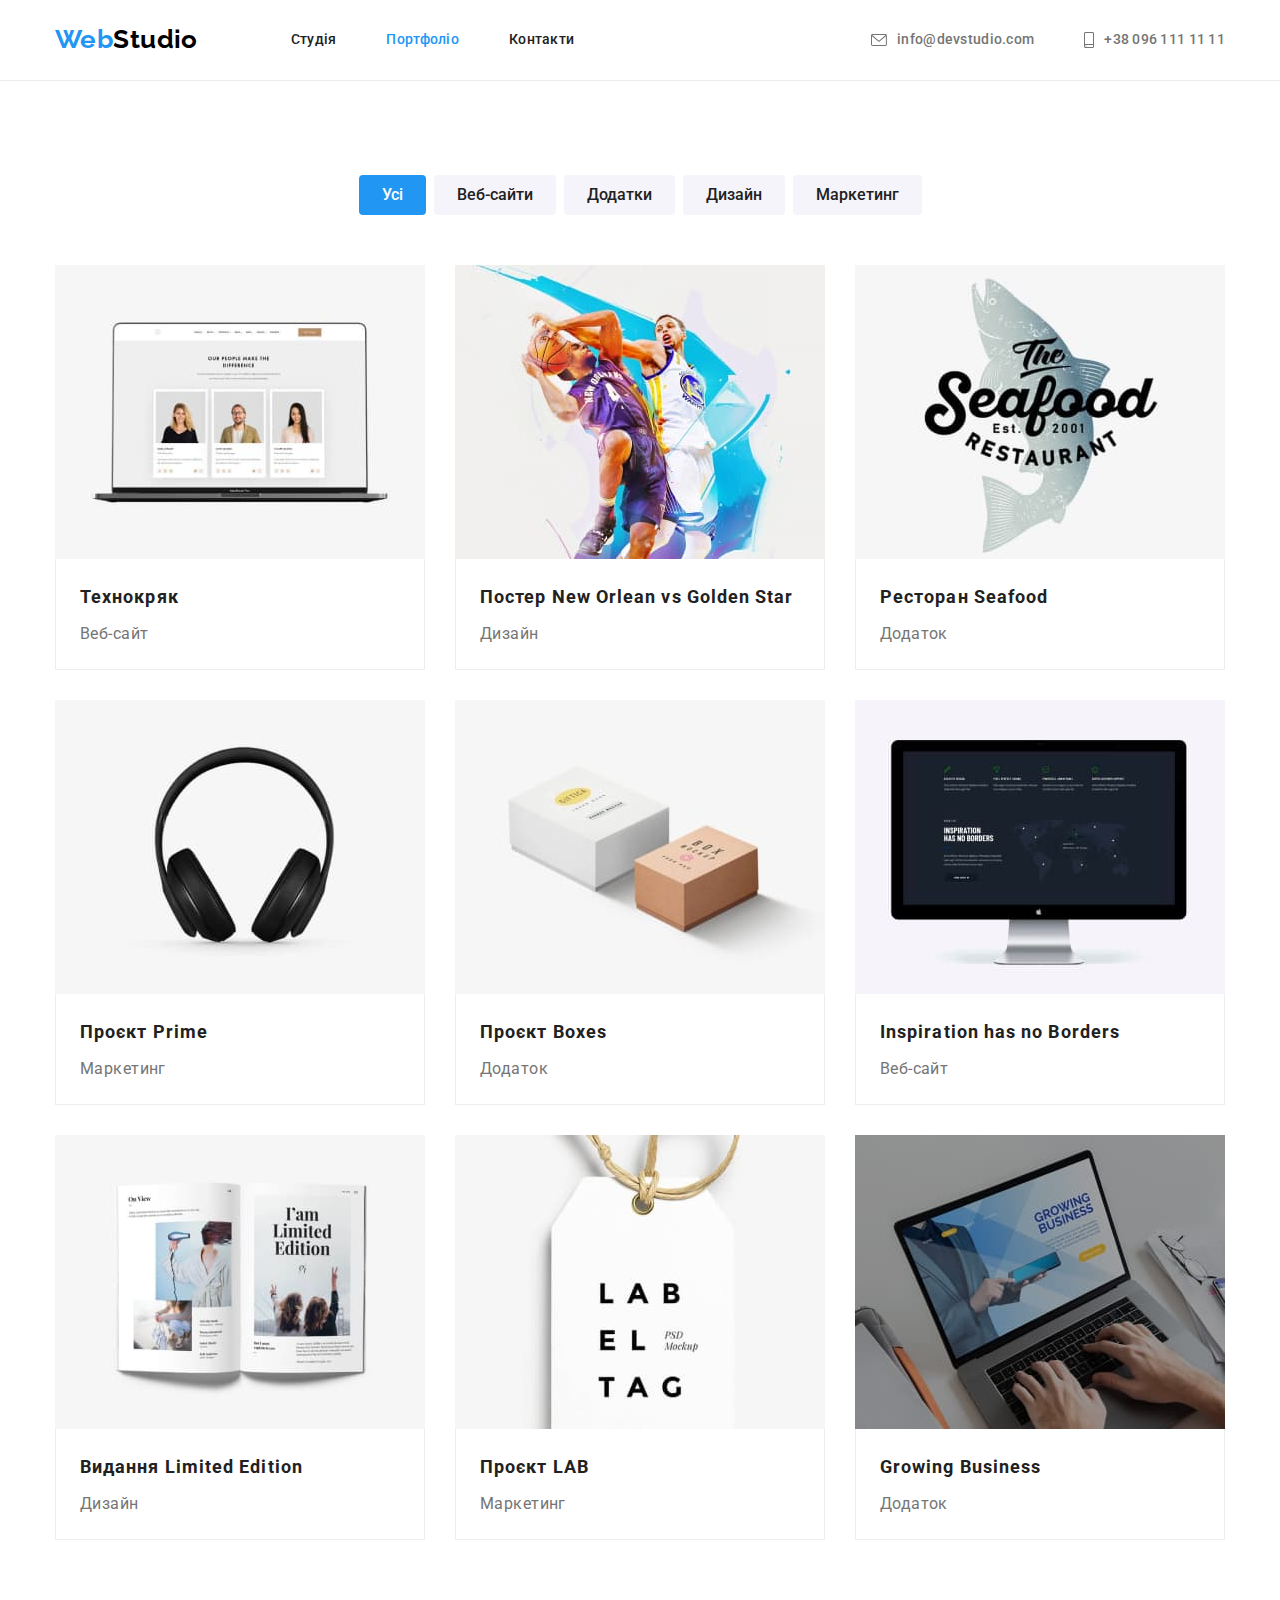
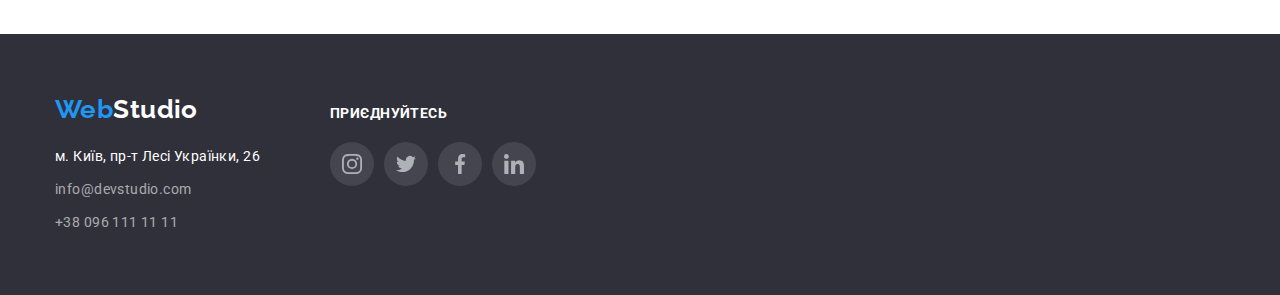
==== portfolio.html @ 1051dbdd "add files" ====
<!DOCTYPE html>
<html lang="uk">
  <head>
    <meta charset="UTF-8" />
    <meta http-equiv="X-UA-Compatible" content="IE=edge" />
    <meta name="viewport" content="width=device-width, initial-scale=1.0" />
    <title>Portfolio</title>
    <link
      href="https://fonts.googleapis.com/css2?family=Raleway:wght@700&family=Roboto:wght@400;500;700;900&display=swap"
      rel="stylesheet"
    />
    <link
      rel="stylesheet"
      href="https://cdnjs.cloudflare.com/ajax/libs/modern-normalize/1.1.0/modern-normalize.css"
      integrity="sha512-Y0MM+V6ymRKN2zStTqzQ227DWhhp4Mzdo6gnlRnuaNCbc+YN/ZH0sBCLTM4M0oSy9c9VKiCvd4Jk44aCLrNS5Q=="
      crossorigin="anonymous"
      referrerpolicy="no-referrer"
    />
    <link rel="stylesheet" href="./css/styles.css" />
  </head>
  <body>
    <!-- Шапка сайту -->

    <header class="top">
      <div class="container">
        <nav class="nav">
          <a class="logo link" href="./index.html"
            >Web<span class="top-logo-studio">Studio</span></a
          >
          <ul class="nav-list list">
            <li class="nav-list-item">
              <a class="nav-link link" href="./index.html">Студія</a>
            </li>
            <li class="nav-list-item">
              <a class="nav-link link current" href="./portfolio.html">Портфоліо</a>
            </li>
            <li class="nav-list-item"><a class="nav-link link" href="">Контакти</a></li>
          </ul>
        </nav>
        <ul class="contact-list list">
          <li class="contact-list-item">
            <a class="contact-link link" href="mailto:info@devstudi.com">
              <svg class="icon-envelope" width="16px" height="12px">
                <use href="./images/icons.svg#icon-envelope"></use></svg
              >info@devstudio.com</a
            >
          </li>
          <li class="contact-list-item">
            <a class="contact-link link" href="tel:80961111111"
              ><svg class="icon-smartphone" width="10px" height="16px">
                <use href="./images/icons.svg#icon-smartphone"></use></svg
              >+38 096 111 11 11</a
            >
          </li>
        </ul>
      </div>
    </header>

    <!-- Зразки робіт -->

    <main>
      <section class="portfolio section">
        <h1 class="visually-hidden">Портфоліо</h1>

        <!-- Фільтри -->

        <div class="container filters examples">
          <ul class="filters-list list">
            <li class="filters-item">
              <button class="btn-filter current" type="button">Усі</button>
            </li>
            <li class="filters-item">
              <button class="btn-filter" type="button">Веб-сайти</button>
            </li>
            <li class="filters-item">
              <button class="btn-filter" type="button">Додатки</button>
            </li>
            <li class="filters-item">
              <button class="btn-filter" type="button">Дизайн</button>
            </li>
            <li class="filters-item">
              <button class="btn-filter" type="button">Маркетинг</button>
            </li>
          </ul>

          <!-- Зразки робіт -->

          <ul class="list examples-list">
            <li class="examples-list-item">
              <a class="example-link link" href="">
                <img
                  src="./images/portfolio/project1.jpg"
                  alt="Ноутбук з відкритим сайтом"
                  width="370"
                  height="294"
                />
                <div class="card-description">
                  <h3 class="portfolio-title">Технокряк</h3>
                  <p class="portfolio-text">Веб-сайт</p>
                </div>
              </a>
            </li>
            <li class="examples-list-item">
              <a class="example-link link" href=""
                ><img
                  src="./images/portfolio/project2.jpg"
                  alt="Баскетболісти з м'ячем"
                  width="370"
                  height="294"
                />
                <div class="card-description">
                  <h3 class="portfolio-title">Постер New Orlean vs Golden Star</h3>
                  <p class="portfolio-text">Дизайн</p>
                </div></a
              >
            </li>
            <li class="examples-list-item">
              <a class="example-link link" href=""
                ><img
                  src="./images/portfolio/project3.jpg"
                  alt="Логотип ресторану"
                  width="370"
                  height="294"
                />
                <div class="card-description">
                  <h3 class="portfolio-title">Ресторан Seafood</h3>
                  <p class="portfolio-text">Додаток</p>
                </div></a
              >
            </li>
            <li class="examples-list-item">
              <a class="example-link link" href=""
                ><img
                  src="./images/portfolio/project4.jpg"
                  alt="Навушники"
                  width="370"
                  height="294"
                />
                <div class="card-description">
                  <h3 class="portfolio-title">Проєкт Prime</h3>
                  <p class="portfolio-text">Маркетинг</p>
                </div></a
              >
            </li>
            <li class="examples-list-item">
              <a class="example-link link" href=""
                ><img
                  src="./images/portfolio/project5.jpg"
                  alt="Картонні коробки"
                  width="370"
                  height="294"
                />
                <div class="card-description">
                  <h3 class="portfolio-title">Проєкт Boxes</h3>
                  <p class="portfolio-text">Додаток</p>
                </div></a
              >
            </li>
            <li class="examples-list-item">
              <a class="example-link link" href=""
                ><img
                  src="./images/portfolio/project6.jpg"
                  alt="Монітор із відкритим сайтом"
                  width="370"
                  height="294"
                />
                <div class="card-description">
                  <h3 class="portfolio-title">Inspiration has no Borders</h3>
                  <p class="portfolio-text">Веб-сайт</p>
                </div></a
              >
            </li>
            <li class="examples-list-item">
              <a class="example-link link" href=""
                ><img
                  src="./images/portfolio/project7.jpg"
                  alt="Відкрита книга"
                  width="370"
                  height="294"
                />
                <div class="card-description">
                  <h3 class="portfolio-title">Видання Limited Edition</h3>
                  <p class="portfolio-text">Дизайн</p>
                </div></a
              >
            </li>
            <li class="examples-list-item">
              <a class="example-link link" href=""
                ><img
                  src="./images/portfolio/project8.jpg"
                  alt="Маркувальна бірка"
                  width="370"
                  height="294"
                />
                <div class="card-description">
                  <h3 class="portfolio-title">Проєкт LAB</h3>
                  <p class="portfolio-text">Маркетинг</p>
                </div></a
              >
            </li>
            <li class="examples-list-item">
              <a class="example-link link" href=""
                ><img
                  src="./images/portfolio/project9.jpg"
                  alt="Робота з ноутбуком"
                  width="370"
                  height="294"
                />
                <div class="card-description">
                  <h3 class="portfolio-title">Growing Business</h3>
                  <p class="portfolio-text">Додаток</p>
                </div></a
              >
            </li>
          </ul>
        </div>
      </section>
    </main>

    <!-- Футер -->
    <footer class="footer">
      <div class="container">
        <div class="addres-container">
          <a class="logo link" href="./index.html"
            >Web<span class="footer-logo-studio">Studio</span></a
          >
          <address>
            <ul class="address-contact list">
              <li class="address-list-item">
                <a
                  class="address-link link"
                  href="https://goo.gl/maps/CPtrU1FHBa2aNyZL9"
                  target="_blank"
                  rel="noopener noreferrer nofollow"
                  >м. Київ, пр-т Лесі Українки, 26</a
                >
              </li>
              <li class="address-list-item">
                <a class="contact-link link" href="mailto::info@devstudio.com"
                  >info@devstudio.com</a
                >
              </li>
              <li class="address-list-item">
                <a class="contact-link link" href="tel:380961111111">+38 096 111 11 11</a>
              </li>
            </ul>
          </address>
        </div>
        <div class="join">
          <h2 class="join-title">Приєднуйтесь</h2>
          <ul class="social-links-list list">
            <li class="social-list-item">
              <a href="#" class="social-link link">
                <svg class="social-icon" width="20px" height="20px">
                  <use href="./images/icons.svg#icon-instagram"></use>
                </svg>
              </a>
            </li>
            <li class="social-list-item">
              <a href="" class="social-link link">
                <svg class="social-icon" width="20px" height="20px">
                  <use href="./images/icons.svg#icon-twitter"></use>
                </svg>
              </a>
            </li>
            <li class="social-list-item">
              <a href="" class="social-link link">
                <svg class="social-icon" width="20px" height="20px">
                  <use href="./images/icons.svg#icon-facebook"></use>
                </svg>
              </a>
            </li>
            <li class="social-list-item">
              <a href="" class="social-link link">
                <svg class="social-icon" width="20px" height="20px">
                  <use href="./images/icons.svg#icon-linkedin"></use>
                </svg>
              </a>
            </li>
          </ul>
        </div>
      </div>
    </footer>
  </body>
</html>
---- css/styles.css ----
:root {
  --accent-color: #2196f3;
  --header-logo-studio-color: #000000;
  --footer-logo-studio-color: #ffffff;

  --primary-text-color: #757575;
  --secondary-text-color: #ffffff;

  --nav-link-text-color: #212121;

  --primary-title-color: #212121;
  --secondary-title-color: #ffffff;

  --icons-color: #afb1b8;

  --bg-site-color: #f5f5f5;
  --bg-footer-color: #2f303a;
  --bg-hero-color: #c4c4c4;
  --bg-features-icon-color: #f5f4fa;
  --bg-team-section-color: #f5f4fa;
  --bg-team-card-color: #ffffff;

  --footer-contacts-color: rgba(255, 255, 255, 0.6);

  --team-font-size: 16px;
  --portfolio-text-font-size: 16px;
  --portfolio-title-font-size: 18px;
  --section-title-font-size: 36px;

  --portfolio-btn-bgcolor: #f5f4fa;
}

body {
  color: var(--primary-text-color);

  font-family: 'Roboto', sans-serif;
  font-size: 14px;
  letter-spacing: 0.03em;
}

img {
  display: block;
  max-width: 100%;
  height: auto;
}

h1,
h2,
h3,
p {
  margin-top: 0;
  margin-bottom: 0;
}

.section {
  padding-top: 94px;
  padding-bottom: 94px;
}

.container {
  margin: 0 auto;
  width: 1200px;
  padding: 0 15px;
}

.list {
  margin-top: 0;
  margin-bottom: 0;
  padding-left: 0;

  list-style: none;
}

.link {
  text-decoration: none;
  color: var(--primary-text-color);
}

.visually-hidden {
  position: absolute;
  white-space: nowrap;
  width: 1px;
  height: 1px;
  overflow: hidden;
  border: 0;
  padding: 0;
  clip: rect(0 0 0 0);
  clip-path: inset(50%);
  margin: -1px;
}

/* ===== HEADER ===== */

.top {
  border-bottom: 1px solid #ececec;
}

.top .container {
  display: flex;
  align-items: center;
}

.nav {
  display: flex;
  align-items: center;
}

.top .logo {
  padding-top: 24px;
  padding-bottom: 25px;
  margin-right: 93px;
}

.logo {
  display: inline-block;

  font-family: Raleway;
  font-weight: 700;
  font-size: 26px;
  line-height: 1.19;

  color: var(--accent-color);
}

.top-logo-studio {
  color: var(--header-logo-studio-color);
}

.nav-list {
  display: flex;
  column-gap: 50px;
}

.nav-link {
  padding-top: 32px;
  padding-bottom: 32px;

  color: var(--nav-link-text-color);
}
.nav-link.current {
  color: var(--accent-color);
}

.contact-list {
  display: flex;
  margin-left: auto;
  column-gap: 50px;
}

.top .contact-link {
  align-items: center;
  padding-top: 32px;
  padding-bottom: 32px;

  color: var(--primary-text-color);
}

.nav-link,
.top .contact-link {
  display: flex;
  align-items: center;
  justify-content: center;
  font-weight: 500;
  line-height: 1.14;
  letter-spacing: 0.02em;
}

.icon-envelope,
.icon-smartphone {
  fill: currentColor;
  margin-right: 10px;
}

.icon-envelope:hover,
.icon-smartphone:hover {
  fill: currentColor;
}

/* ===== HERO ===== */

.hero {
  text-align: center;
  max-width: 1600px;
  margin-right: auto;
  margin-left: auto;
  padding-top: 200px;
  padding-bottom: 200px;

  background-image: linear-gradient(rgba(47, 48, 58, 0.4), rgba(47, 48, 58, 0.4)),
    url('../images/header-bg.jpg');
  background-repeat: no-repeat;
  background-position: center;
  background-size: cover;

  background-color: var(--bg-hero-color);
}

.hero-title {
  width: 696px;
  margin-right: auto;
  margin-left: auto;
  margin-bottom: 30px;

  font-weight: 900;
  font-size: 44px;
  line-height: 1.36;
  letter-spacing: 0.06em;
  text-transform: uppercase;

  color: var(--secondary-title-color);
}

.hero-button {
  width: 216px;
  height: 50px;
  box-shadow: 0px 4px 4px rgba(0, 0, 0, 0.15);
  border-radius: 4px;
  border-color: transparent;

  font-family: inherit;
  font-weight: 700;
  font-size: 16px;
  line-height: 1.88;
  letter-spacing: 0.06em;

  color: var(--secondary-title-color);
  background: var(--accent-color);
  cursor: pointer;
}

.hero-button:active {
  background: #188ce8;
}

/* ===== FEATURES ===== */

.features-list {
  display: flex;
}

.features-list-item {
  width: 270px;
  margin-right: 30px;
}

.features-list-item:last-child {
  margin-right: 0;
}

.features-title {
  margin-bottom: 10px;

  font-size: var(--features-font-size);
  line-height: 1.14;
  text-transform: uppercase;

  color: var(--primary-title-color);
}

.features-text {
  font-size: var(--features-font-size);
  line-height: 1.71;
}

.icon-thumb {
  display: flex;
  justify-content: center;
  align-items: center;
  height: 120px;
  border-radius: 4px;
  margin-bottom: 30px;
  background-color: var(--bg-features-icon-color);
}

/* ===== WORK ===== */

.work {
  padding-top: 0;
}

.section-title {
  color: var(--primary-title-color);

  font-size: var(--section-title-font-size);
  line-height: 1.17;
  text-align: center;
}

.work .section-title {
  margin-bottom: 50px;
}

.work-list {
  display: flex;
  flex-basis: calc((100% - 60px) / 3);
  column-gap: 30px;
}

/* ===== TEAM ===== */

.team {
  max-width: 1600px;
  margin-left: auto;
  margin-right: auto;
  text-align: center;
  background-color: var(--bg-team-section-color);
}

.team .section-title {
  margin-bottom: 50px;
}
.team-list {
  display: flex;
  flex-basis: calc((100% - 90px) / 4);
  column-gap: 30px;
}

.team-list-item {
  background-color: var(--bg-team-card-color);

  box-shadow: 0px 1px 3px rgba(0, 0, 0, 0.12), 0px 1px 1px rgba(0, 0, 0, 0.14),
    0px 2px 1px rgba(0, 0, 0, 0.2);
  border-radius: 0px 0px 4px 4px;
}

.team .card-description {
  padding-top: 30px;
  padding-bottom: 30px;
}

.team-title {
  margin-bottom: 10px;
  font-weight: 500;

  color: var(--primary-title-color);
}

.team-title,
.team-text {
  font-size: var(--team-font-size);
  line-height: 1.19;
}

.team-text {
  margin-bottom: 16px;
}

.social-links-list {
  display: flex;
  justify-content: center;
  column-gap: 10px;
}

.social-link {
  display: flex;
  align-items: center;
  justify-content: center;
  width: 44px;
  height: 44px;
  border-radius: 50%;
  background-color: #ffffff;
}

.social-link:hover,
.social-link:focus {
  background-color: var(--accent-color);
}

.social-icon {
  fill: var(--icons-color);
}
.social-link:hover .social-icon,
.social-link:focus .social-icon {
  fill: #ffffff;
}

/* ===== CLIENTS ===== */

.clients-title {
  font-size: 36px;
  line-height: 1.17;
  text-align: center;
  margin-bottom: 50px;

  color: var(--primary-title-color);
}

.clients-list {
  display: flex;
  column-gap: 30px;
}

.client-link {
  display: flex;
  justify-content: center;
  align-items: center;
  width: 170px;
  height: 92px;
  border: 1px solid #afb1b8;
  border-radius: 4px;
}

.client-link:hover,
.client-link:focus {
  border: 1px solid var(--accent-color);
}

.client-icon {
  fill: var(--icons-color);
}

.client-link:hover .client-icon,
.client-link:focus .client-icon {
  fill: var(--accent-color);
}

/* ===== FOOTER ===== */

.footer {
  background-color: var(--bg-footer-color);
  padding-top: 60px;
  padding-bottom: 60px;
}

.footer .container {
  display: flex;
  align-items: baseline;
  column-gap: 70px;
}

.footer .logo {
  margin-bottom: 20px;
}
.footer-logo-studio {
  color: var(--footer-logo-studio-color);
}

.address-list-item:not(:last-child) {
  margin-bottom: 9px;
}

.address-link {
  line-height: 1.71;
  font-style: normal;

  color: var(--secondary-text-color);
}

.footer .contact-link {
  line-height: 1.71;
  font-style: normal;

  color: var(--footer-contacts-color);
}

.join-title {
  font-size: 14px;
  margin-bottom: 20px;
  line-height: 1.14;
  text-transform: uppercase;

  color: #ffffff;
}

.join .social-link {
  background-color: rgba(255, 255, 255, 0.1);
}

.join .social-link:hover,
.join .social-link:focus {
  background-color: var(--accent-color);
}
/* ===== hover & focus ===== */

.logo:focus,
.nav-link:hover,
.nav-link:focus,
.contact-link:hover,
.contact-link:focus,
.button:focus {
  color: var(--accent-color);
}

/* ===== PORTFOLIO ===== */

.filters-list {
  display: flex;
  justify-content: center;
  margin-bottom: 50px;
}

.filters-item:not(:last-child) {
  margin-right: 8px;
}

.btn-filter {
  border: 1px solid transparent;
  border-radius: 4px;
  padding: 6px 22px;

  background-color: var(--portfolio-btn-bgcolor);
  color: var(--primary-title-color);

  font-weight: 500;
  font-size: 16px;
  line-height: 1.62;

  cursor: pointer;
}

.btn-filter:hover,
.btn-filter:focus {
  background-color: var(--accent-color);
  color: var(--secondary-text-color);
  box-shadow: 0px 3px 1px rgba(0, 0, 0, 0.1), 0px 1px 2px rgba(0, 0, 0, 0.08),
    0px 2px 2px rgba(0, 0, 0, 0.12);
}

.btn-filter.current {
  color: var(--secondary-text-color);
  background-color: var(--accent-color);
}

/* ===== EXAMPLES ===== */

.examples-list {
  display: flex;
  flex-wrap: wrap;
  gap: 30px;
}

.examples-list-item {
  flex-basis: calc((100% - 60px) / 3);
  background-color: #ffffff;
}

.example-link {
  display: block;
}

.example-link:hover,
.example-link:focus {
  box-shadow: 0px 1px 1px rgba(0, 0, 0, 0.12), 0px 4px 4px rgba(0, 0, 0, 0.06),
    1px 4px 6px rgba(0, 0, 0, 0.16);
}

.examples .card-description {
  padding: 20px 24px;

  border-bottom: 1px solid #eeeeee;
  border-left: 1px solid #eeeeee;
  border-right: 1px solid #eeeeee;
}

.portfolio-title {
  margin-bottom: 4px;

  font-size: var(--portfolio-title-font-size);
  line-height: 2;
  letter-spacing: 0.06em;

  color: var(--primary-title-color);
}

.portfolio-text {
  font-size: var(--portfolio-text-font-size);
  line-height: 1.88;
}
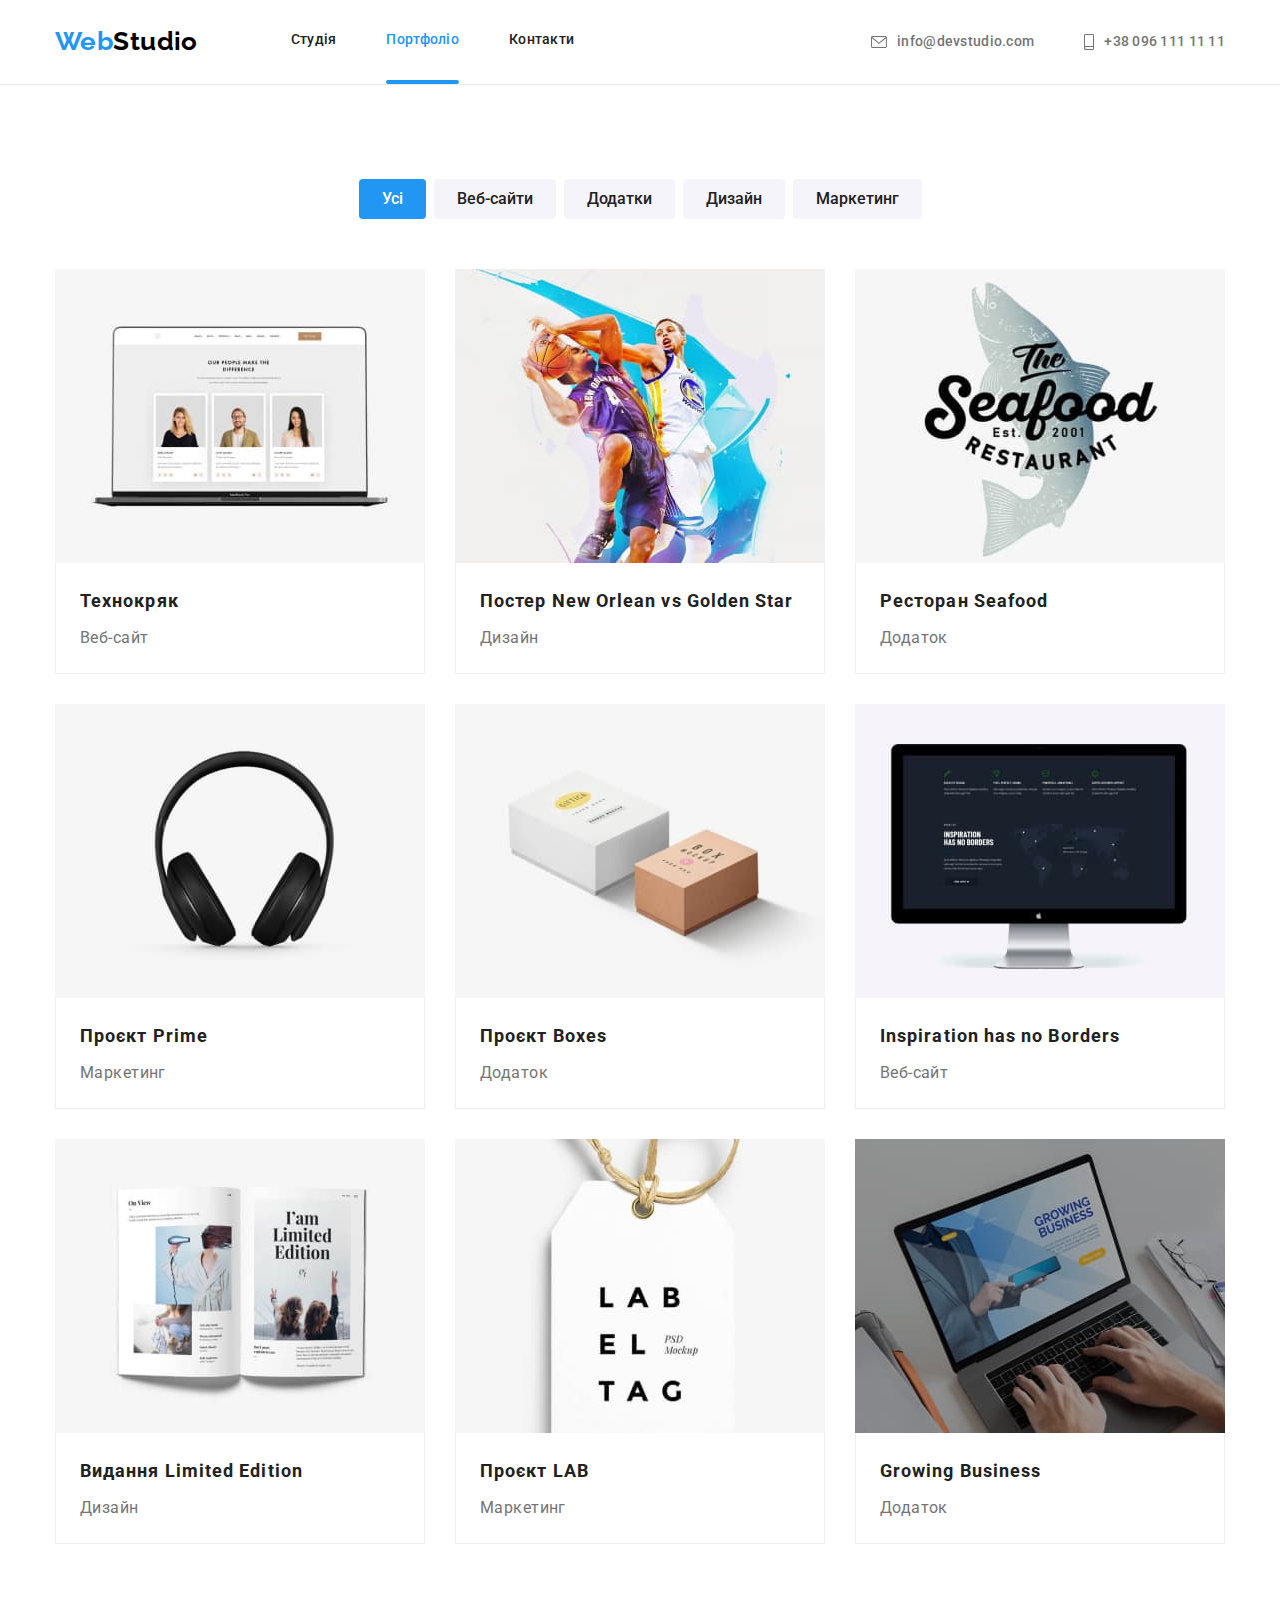
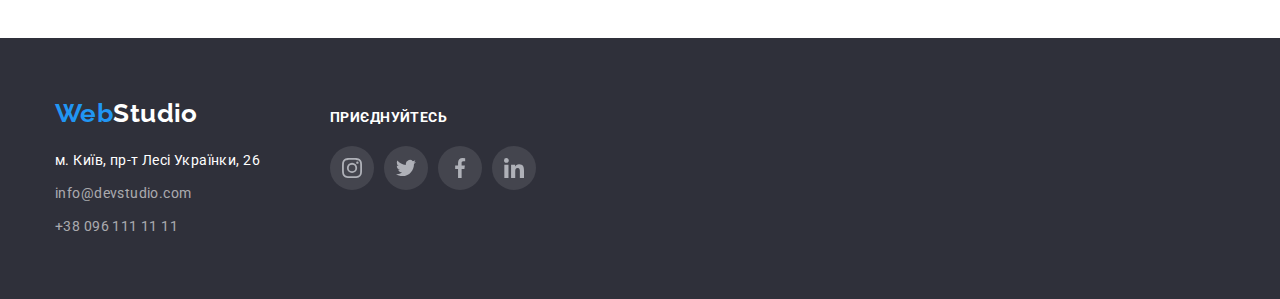
==== commit e3507331: "add overlay" ====
--- a/portfolio.html
+++ b/portfolio.html
@@ -88,12 +88,22 @@
           <ul class="list examples-list">
             <li class="examples-list-item">
               <a class="example-link link" href="">
-                <img
-                  src="./images/portfolio/project1.jpg"
-                  alt="Ноутбук з відкритим сайтом"
-                  width="370"
-                  height="294"
-                />
+                <div class="example-picture">
+                  <img
+                    src="./images/portfolio/project1.jpg"
+                    alt="Ноутбук з відкритим сайтом"
+                    width="370"
+                    height="294"
+                  />
+                  <div class="overlay">
+                    <p class="example-description">
+                      Ресурс пропонує комплексні пропозиції з різним рівнем функціоналу та сервісів.
+                      Все це дозволить відвідувачу отримати вичерпні відомості про компанію чи
+                      приватну особу.
+                    </p>
+                  </div>
+                </div>
+
                 <div class="card-description">
                   <h3 class="portfolio-title">Технокряк</h3>
                   <p class="portfolio-text">Веб-сайт</p>
--- a/css/styles.css
+++ b/css/styles.css
@@ -48,8 +48,7 @@
 h2,
 h3,
 p {
-  margin-top: 0;
-  margin-bottom: 0;
+  margin: 0;
 }
 
 .section {
@@ -132,13 +131,27 @@
 }
 
 .nav-link {
+  transition: color 250ms cubic-bezier(0.4, 0, 0.2, 1);
+
   padding-top: 32px;
   padding-bottom: 32px;
 
   color: var(--nav-link-text-color);
 }
 .nav-link.current {
+  flex-direction: column;
+  padding-bottom: 0;
   color: var(--accent-color);
+}
+
+.nav-link.current::after {
+  content: '';
+  display: block;
+  height: 4px;
+  width: 100%;
+  border-radius: 2px;
+  margin-top: 32px;
+  background-color: var(--accent-color);
 }
 
 .contact-list {
@@ -148,6 +161,8 @@
 }
 
 .top .contact-link {
+  transition: color 250ms cubic-bezier(0.4, 0, 0.2, 1);
+
   align-items: center;
   padding-top: 32px;
   padding-bottom: 32px;
@@ -169,11 +184,6 @@
 .icon-smartphone {
   fill: currentColor;
   margin-right: 10px;
-}
-
-.icon-envelope:hover,
-.icon-smartphone:hover {
-  fill: currentColor;
 }
 
 /* ===== HERO ===== */
@@ -236,15 +246,8 @@
 
 .features-list {
   display: flex;
-}
-
-.features-list-item {
-  width: 270px;
-  margin-right: 30px;
-}
-
-.features-list-item:last-child {
-  margin-right: 0;
+  flex-basis: calc((100% - 90px) / 4);
+  column-gap: 30px;
 }
 
 .features-title {
@@ -296,6 +299,28 @@
   column-gap: 30px;
 }
 
+.picture-thumb {
+  position: relative;
+}
+
+.work-label {
+  position: absolute;
+  bottom: 0;
+  display: flex;
+  justify-content: center;
+  align-items: center;
+  width: 370px;
+  height: 70px;
+  background-color: rgba(47, 48, 58, 0.8);
+}
+
+.work-label-text {
+  font-size: 14px;
+  line-height: 1.14;
+  text-transform: uppercase;
+
+  color: #ffffff;
+}
 /* ===== TEAM ===== */
 
 .team {
@@ -359,6 +384,8 @@
   height: 44px;
   border-radius: 50%;
   background-color: #ffffff;
+
+  transition: background-color 250ms cubic-bezier(0.4, 0, 0.2, 1);
 }
 
 .social-link:hover,
@@ -367,6 +394,7 @@
 }
 
 .social-icon {
+  transition: fill 250ms cubic-bezier(0.4, 0, 0.2, 1);
   fill: var(--icons-color);
 }
 .social-link:hover .social-icon,
@@ -391,6 +419,8 @@
 }
 
 .client-link {
+  transition: border 250ms cubic-bezier(0.4, 0, 0.2, 1);
+
   display: flex;
   justify-content: center;
   align-items: center;
@@ -406,6 +436,7 @@
 }
 
 .client-icon {
+  transition: fill 250ms cubic-bezier(0.4, 0, 0.2, 1);
   fill: var(--icons-color);
 }
 
@@ -447,6 +478,8 @@
 }
 
 .footer .contact-link {
+  transition: color 250ms cubic-bezier(0.4, 0, 0.2, 1);
+
   line-height: 1.71;
   font-style: normal;
 
@@ -498,13 +531,15 @@
   border-radius: 4px;
   padding: 6px 22px;
 
-  background-color: var(--portfolio-btn-bgcolor);
-  color: var(--primary-title-color);
-
   font-weight: 500;
   font-size: 16px;
   line-height: 1.62;
 
+  transition: background-color 250ms cubic-bezier(0.4, 0, 0.2, 1),
+    color 250ms cubic-bezier(0.4, 0, 0.2, 1), box-shadow 250ms cubic-bezier(0.4, 0, 0.2, 1);
+
+  background-color: var(--portfolio-btn-bgcolor);
+  color: var(--primary-title-color);
   cursor: pointer;
 }
 
@@ -536,6 +571,7 @@
 
 .example-link {
   display: block;
+  transition: box-shadow 250ms cubic-bezier(0.4, 0, 0.2, 1);
 }
 
 .example-link:hover,
@@ -544,12 +580,41 @@
     1px 4px 6px rgba(0, 0, 0, 0.16);
 }
 
+/* overlay */
+
+.example-picture {
+  position: relative;
+  overflow: hidden;
+}
+
+.overlay {
+  position: absolute;
+  padding: 63px 24px;
+  bottom: 0;
+  width: 370px;
+  height: 294px;
+
+  transform: translateY(100%);
+  transition: transform 250ms cubic-bezier(0.4, 0, 0.2, 1);
+  background-color: rgba(33, 150, 243, 0.9);
+}
+
+.example-link:hover .overlay {
+  transform: translateY(0);
+}
+
+.example-description {
+  font-size: 18px;
+  line-height: 1.56;
+  letter-spacing: 0.03em;
+  color: #ffffff;
+}
+/* overlay */
+
 .examples .card-description {
   padding: 20px 24px;
-
-  border-bottom: 1px solid #eeeeee;
-  border-left: 1px solid #eeeeee;
-  border-right: 1px solid #eeeeee;
+  border: 1px solid #eeeeee;
+  border-top: none;
 }
 
 .portfolio-title {
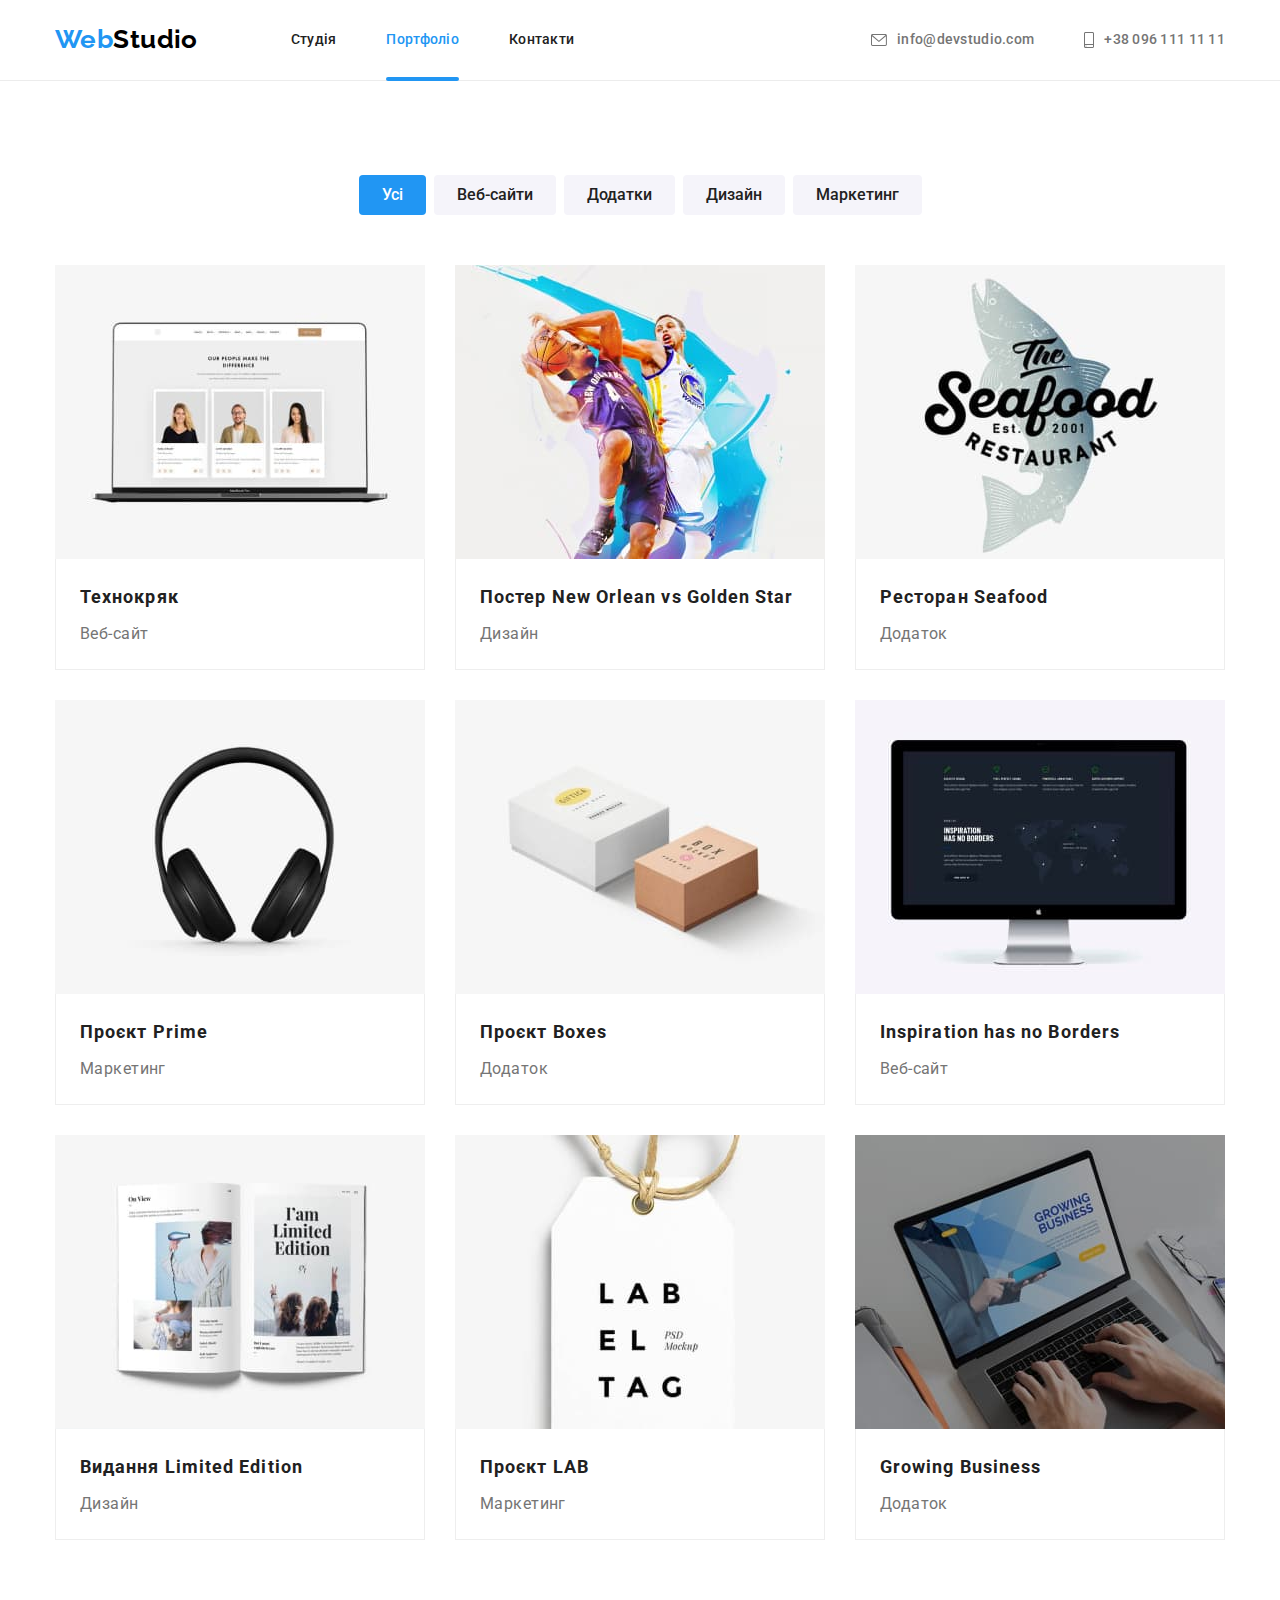
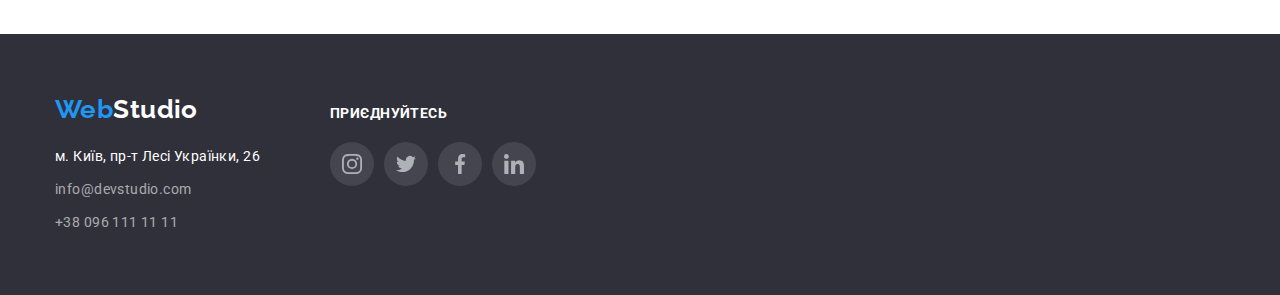
==== commit 337faed0: "add edits" ====
--- a/portfolio.html
+++ b/portfolio.html
@@ -40,14 +40,14 @@
         <ul class="contact-list list">
           <li class="contact-list-item">
             <a class="contact-link link" href="mailto:info@devstudi.com">
-              <svg class="icon-envelope" width="16px" height="12px">
+              <svg class="icon-envelope" width="16" height="12">
                 <use href="./images/icons.svg#icon-envelope"></use></svg
               >info@devstudio.com</a
             >
           </li>
           <li class="contact-list-item">
             <a class="contact-link link" href="tel:80961111111"
-              ><svg class="icon-smartphone" width="10px" height="16px">
+              ><svg class="icon-smartphone" width="10" height="16">
                 <use href="./images/icons.svg#icon-smartphone"></use></svg
               >+38 096 111 11 11</a
             >
@@ -95,13 +95,12 @@
                     width="370"
                     height="294"
                   />
-                  <div class="overlay">
-                    <p class="example-description">
-                      Ресурс пропонує комплексні пропозиції з різним рівнем функціоналу та сервісів.
-                      Все це дозволить відвідувачу отримати вичерпні відомості про компанію чи
-                      приватну особу.
-                    </p>
-                  </div>
+
+                  <p class="example-description overlay">
+                    Ресурс пропонує комплексні пропозиції з різним рівнем функціоналу та сервісів.
+                    Все це дозволить відвідувачу отримати вичерпні відомості про компанію чи
+                    приватну особу.
+                  </p>
                 </div>
 
                 <div class="card-description">
@@ -112,12 +111,22 @@
             </li>
             <li class="examples-list-item">
               <a class="example-link link" href=""
-                ><img
-                  src="./images/portfolio/project2.jpg"
-                  alt="Баскетболісти з м'ячем"
-                  width="370"
-                  height="294"
-                />
+                ><div class="example-picture">
+                  <img
+                    src="./images/portfolio/project2.jpg"
+                    alt="Баскетболісти з м'ячем"
+                    width="370"
+                    height="294"
+                  />
+                  <p class="example-description overlay">
+                    Lorem ipsum dolor sit amet consectetur adipisicing elit. Eveniet similique
+                    blanditiis sint cupiditate exercitationem consequuntur consectetur adipisci
+                    facilis accusamus quos quo laudantium consequatur sapiente tempora enim, eum ut
+                    eaque. Delectus itaque officiis veritatis deleniti quasi odio, modi ipsam veniam
+                    sequi iure soluta necessitatibus. Totam voluptatem, assumenda ea nihil itaque
+                    quod.
+                  </p>
+                </div>
                 <div class="card-description">
                   <h3 class="portfolio-title">Постер New Orlean vs Golden Star</h3>
                   <p class="portfolio-text">Дизайн</p>
@@ -126,12 +135,19 @@
             </li>
             <li class="examples-list-item">
               <a class="example-link link" href=""
-                ><img
-                  src="./images/portfolio/project3.jpg"
-                  alt="Логотип ресторану"
-                  width="370"
-                  height="294"
-                />
+                ><div class="example-picture">
+                  <img
+                    src="./images/portfolio/project3.jpg"
+                    alt="Логотип ресторану"
+                    width="370"
+                    height="294"
+                  />
+                  <p class="example-description overlay">
+                    Lorem ipsum dolor sit amet consectetur adipisicing elit. Earum repellat cumque
+                    possimus beatae, aperiam nemo voluptatem corporis sint praesentium, minus
+                    distinctio doloribus aut dicta laborum maxime sequi libero! Dicta, quis.
+                  </p>
+                </div>
                 <div class="card-description">
                   <h3 class="portfolio-title">Ресторан Seafood</h3>
                   <p class="portfolio-text">Додаток</p>
@@ -140,12 +156,17 @@
             </li>
             <li class="examples-list-item">
               <a class="example-link link" href=""
-                ><img
-                  src="./images/portfolio/project4.jpg"
-                  alt="Навушники"
-                  width="370"
-                  height="294"
-                />
+                ><div class="example-picture">
+                  <img
+                    src="./images/portfolio/project4.jpg"
+                    alt="Навушники"
+                    width="370"
+                    height="294"
+                  />
+                  <p class="example-description overlay">
+                    Lorem ipsum dolor sit amet consectetur adipisicing elit. Incidunt, nemo.
+                  </p>
+                </div>
                 <div class="card-description">
                   <h3 class="portfolio-title">Проєкт Prime</h3>
                   <p class="portfolio-text">Маркетинг</p>
@@ -154,12 +175,19 @@
             </li>
             <li class="examples-list-item">
               <a class="example-link link" href=""
-                ><img
-                  src="./images/portfolio/project5.jpg"
-                  alt="Картонні коробки"
-                  width="370"
-                  height="294"
-                />
+                ><div class="example-picture">
+                  <img
+                    src="./images/portfolio/project5.jpg"
+                    alt="Картонні коробки"
+                    width="370"
+                    height="294"
+                  />
+                  <p class="example-description overlay">
+                    Lorem, ipsum dolor sit amet consectetur adipisicing elit. Nemo libero rerum,
+                    illo ad sint natus repellat maxime at mollitia deserunt.
+                  </p>
+                </div>
+
                 <div class="card-description">
                   <h3 class="portfolio-title">Проєкт Boxes</h3>
                   <p class="portfolio-text">Додаток</p>
@@ -168,12 +196,19 @@
             </li>
             <li class="examples-list-item">
               <a class="example-link link" href=""
-                ><img
-                  src="./images/portfolio/project6.jpg"
-                  alt="Монітор із відкритим сайтом"
-                  width="370"
-                  height="294"
-                />
+                ><div class="example-picture">
+                  <img
+                    src="./images/portfolio/project6.jpg"
+                    alt="Монітор із відкритим сайтом"
+                    width="370"
+                    height="294"
+                  />
+                  <p class="example-description overlay">
+                    Lorem ipsum dolor sit amet consectetur adipisicing elit. Maiores minus commodi
+                    aliquam illo in distinctio molestias autem earum beatae sed cum sint
+                    dignissimos, impedit animi!
+                  </p>
+                </div>
                 <div class="card-description">
                   <h3 class="portfolio-title">Inspiration has no Borders</h3>
                   <p class="portfolio-text">Веб-сайт</p>
@@ -182,12 +217,18 @@
             </li>
             <li class="examples-list-item">
               <a class="example-link link" href=""
-                ><img
-                  src="./images/portfolio/project7.jpg"
-                  alt="Відкрита книга"
-                  width="370"
-                  height="294"
-                />
+                ><div class="example-picture">
+                  <img
+                    src="./images/portfolio/project7.jpg"
+                    alt="Відкрита книга"
+                    width="370"
+                    height="294"
+                  />
+                  <p class="example-description overlay">
+                    Lorem, ipsum dolor sit amet consectetur adipisicing elit. Blanditiis nam
+                    corrupti aliquam sint laborum voluptates in, impedit tenetur repellendus.
+                  </p>
+                </div>
                 <div class="card-description">
                   <h3 class="portfolio-title">Видання Limited Edition</h3>
                   <p class="portfolio-text">Дизайн</p>
@@ -196,12 +237,19 @@
             </li>
             <li class="examples-list-item">
               <a class="example-link link" href=""
-                ><img
-                  src="./images/portfolio/project8.jpg"
-                  alt="Маркувальна бірка"
-                  width="370"
-                  height="294"
-                />
+                ><div class="example-picture">
+                  <img
+                    src="./images/portfolio/project8.jpg"
+                    alt="Маркувальна бірка"
+                    width="370"
+                    height="294"
+                  />
+                  <p class="example-description overlay">
+                    Lorem ipsum dolor sit, amet consectetur adipisicing elit. Cum maiores veniam
+                    autem accusamus sed eos nostrum tenetur, accusantium enim fuga quia, voluptatum
+                    voluptatibus? Commodi, voluptate. Harum, tempore suscipit?
+                  </p>
+                </div>
                 <div class="card-description">
                   <h3 class="portfolio-title">Проєкт LAB</h3>
                   <p class="portfolio-text">Маркетинг</p>
@@ -210,12 +258,18 @@
             </li>
             <li class="examples-list-item">
               <a class="example-link link" href=""
-                ><img
-                  src="./images/portfolio/project9.jpg"
-                  alt="Робота з ноутбуком"
-                  width="370"
-                  height="294"
-                />
+                ><div class="example-picture">
+                  <img
+                    src="./images/portfolio/project9.jpg"
+                    alt="Робота з ноутбуком"
+                    width="370"
+                    height="294"
+                  />
+                  <p class="example-description overlay">
+                    Lorem ipsum dolor sit amet consectetur adipisicing elit. Maxime velit nam iure,
+                    impedit, fuga eveniet inventore nesciunt harum provident eius, quae aspernatur.
+                  </p>
+                </div>
                 <div class="card-description">
                   <h3 class="portfolio-title">Growing Business</h3>
                   <p class="portfolio-text">Додаток</p>
@@ -261,28 +315,28 @@
           <ul class="social-links-list list">
             <li class="social-list-item">
               <a href="#" class="social-link link">
-                <svg class="social-icon" width="20px" height="20px">
+                <svg class="social-icon" width="20" height="20">
                   <use href="./images/icons.svg#icon-instagram"></use>
                 </svg>
               </a>
             </li>
             <li class="social-list-item">
               <a href="" class="social-link link">
-                <svg class="social-icon" width="20px" height="20px">
+                <svg class="social-icon" width="20" height="20">
                   <use href="./images/icons.svg#icon-twitter"></use>
                 </svg>
               </a>
             </li>
             <li class="social-list-item">
               <a href="" class="social-link link">
-                <svg class="social-icon" width="20px" height="20px">
+                <svg class="social-icon" width="20" height="20">
                   <use href="./images/icons.svg#icon-facebook"></use>
                 </svg>
               </a>
             </li>
             <li class="social-list-item">
               <a href="" class="social-link link">
-                <svg class="social-icon" width="20px" height="20px">
+                <svg class="social-icon" width="20" height="20">
                   <use href="./images/icons.svg#icon-linkedin"></use>
                 </svg>
               </a>
--- a/css/styles.css
+++ b/css/styles.css
@@ -16,6 +16,7 @@
   --bg-site-color: #f5f5f5;
   --bg-footer-color: #2f303a;
   --bg-hero-color: #c4c4c4;
+
   --bg-features-icon-color: #f5f4fa;
   --bg-team-section-color: #f5f4fa;
   --bg-team-card-color: #ffffff;
@@ -28,6 +29,8 @@
   --section-title-font-size: 36px;
 
   --portfolio-btn-bgcolor: #f5f4fa;
+
+  --transition-time-and-function: 250ms cubic-bezier(0.4, 0, 0.2, 1);
 }
 
 body {
@@ -131,26 +134,28 @@
 }
 
 .nav-link {
-  transition: color 250ms cubic-bezier(0.4, 0, 0.2, 1);
-
   padding-top: 32px;
   padding-bottom: 32px;
 
   color: var(--nav-link-text-color);
-}
+
+  transition: color var(--transition-time-and-function);
+}
+
 .nav-link.current {
-  flex-direction: column;
-  padding-bottom: 0;
+  position: relative;
   color: var(--accent-color);
 }
 
 .nav-link.current::after {
+  position: absolute;
+  left: 0;
+  bottom: -1px;
   content: '';
   display: block;
   height: 4px;
   width: 100%;
   border-radius: 2px;
-  margin-top: 32px;
   background-color: var(--accent-color);
 }
 
@@ -161,13 +166,13 @@
 }
 
 .top .contact-link {
-  transition: color 250ms cubic-bezier(0.4, 0, 0.2, 1);
-
   align-items: center;
   padding-top: 32px;
   padding-bottom: 32px;
 
   color: var(--primary-text-color);
+
+  transition: color var(--transition-time-and-function);
 }
 
 .nav-link,
@@ -175,6 +180,7 @@
   display: flex;
   align-items: center;
   justify-content: center;
+
   font-weight: 500;
   line-height: 1.14;
   letter-spacing: 0.02em;
@@ -186,22 +192,29 @@
   margin-right: 10px;
 }
 
+.nav-link:hover,
+.nav-link:focus,
+.top .contact-link:hover,
+.top .contact-link:focus {
+  color: var(--accent-color);
+}
+
 /* ===== HERO ===== */
 
 .hero {
-  text-align: center;
   max-width: 1600px;
   margin-right: auto;
   margin-left: auto;
   padding-top: 200px;
   padding-bottom: 200px;
 
+  text-align: center;
+
   background-image: linear-gradient(rgba(47, 48, 58, 0.4), rgba(47, 48, 58, 0.4)),
     url('../images/header-bg.jpg');
   background-repeat: no-repeat;
   background-position: center;
   background-size: cover;
-
   background-color: var(--bg-hero-color);
 }
 
@@ -220,12 +233,9 @@
   color: var(--secondary-title-color);
 }
 
-.hero-button {
+.btn-order-service {
   width: 216px;
   height: 50px;
-  box-shadow: 0px 4px 4px rgba(0, 0, 0, 0.15);
-  border-radius: 4px;
-  border-color: transparent;
 
   font-family: inherit;
   font-weight: 700;
@@ -234,12 +244,20 @@
   letter-spacing: 0.06em;
 
   color: var(--secondary-title-color);
-  background: var(--accent-color);
+  background-color: var(--accent-color);
+  border-radius: 4px;
+  border-color: transparent;
+  box-shadow: 0px 4px 4px rgba(0, 0, 0, 0.15);
+
   cursor: pointer;
 }
 
-.hero-button:active {
-  background: #188ce8;
+.btn-order-service:active {
+  background-color: #188ce8;
+}
+
+.btn-order-service:focus {
+  color: var(--accent-color);
 }
 
 /* ===== FEATURES ===== */
@@ -270,8 +288,9 @@
   justify-content: center;
   align-items: center;
   height: 120px;
+  margin-bottom: 30px;
+
   border-radius: 4px;
-  margin-bottom: 30px;
   background-color: var(--bg-features-icon-color);
 }
 
@@ -303,18 +322,20 @@
   position: relative;
 }
 
-.work-label {
+.work-label-text {
   position: absolute;
   bottom: 0;
-  display: flex;
-  justify-content: center;
-  align-items: center;
+  left: 0;
+
   width: 370px;
   height: 70px;
+
+  display: flex;
+  justify-content: center;
+  align-items: center;
+
   background-color: rgba(47, 48, 58, 0.8);
-}
-
-.work-label-text {
+
   font-size: 14px;
   line-height: 1.14;
   text-transform: uppercase;
@@ -327,6 +348,7 @@
   max-width: 1600px;
   margin-left: auto;
   margin-right: auto;
+
   text-align: center;
   background-color: var(--bg-team-section-color);
 }
@@ -334,6 +356,7 @@
 .team .section-title {
   margin-bottom: 50px;
 }
+
 .team-list {
   display: flex;
   flex-basis: calc((100% - 90px) / 4);
@@ -342,10 +365,9 @@
 
 .team-list-item {
   background-color: var(--bg-team-card-color);
-
+  border-radius: 0px 0px 4px 4px;
   box-shadow: 0px 1px 3px rgba(0, 0, 0, 0.12), 0px 1px 1px rgba(0, 0, 0, 0.14),
     0px 2px 1px rgba(0, 0, 0, 0.2);
-  border-radius: 0px 0px 4px 4px;
 }
 
 .team .card-description {
@@ -355,8 +377,8 @@
 
 .team-title {
   margin-bottom: 10px;
+
   font-weight: 500;
-
   color: var(--primary-title-color);
 }
 
@@ -377,15 +399,17 @@
 }
 
 .social-link {
-  display: flex;
-  align-items: center;
-  justify-content: center;
   width: 44px;
   height: 44px;
+
+  display: flex;
+  align-items: center;
+  justify-content: center;
+
+  background-color: #ffffff;
   border-radius: 50%;
-  background-color: #ffffff;
-
-  transition: background-color 250ms cubic-bezier(0.4, 0, 0.2, 1);
+
+  transition: background-color var(--transition-time-and-function);
 }
 
 .social-link:hover,
@@ -394,9 +418,10 @@
 }
 
 .social-icon {
-  transition: fill 250ms cubic-bezier(0.4, 0, 0.2, 1);
+  transition: fill var(--transition-time-and-function);
   fill: var(--icons-color);
 }
+
 .social-link:hover .social-icon,
 .social-link:focus .social-icon {
   fill: #ffffff;
@@ -405,10 +430,11 @@
 /* ===== CLIENTS ===== */
 
 .clients-title {
+  margin-bottom: 50px;
+
   font-size: 36px;
   line-height: 1.17;
   text-align: center;
-  margin-bottom: 50px;
 
   color: var(--primary-title-color);
 }
@@ -419,15 +445,16 @@
 }
 
 .client-link {
-  transition: border 250ms cubic-bezier(0.4, 0, 0.2, 1);
-
-  display: flex;
-  justify-content: center;
-  align-items: center;
   width: 170px;
   height: 92px;
   border: 1px solid #afb1b8;
   border-radius: 4px;
+
+  display: flex;
+  justify-content: center;
+  align-items: center;
+
+  transition: border var(--transition-time-and-function);
 }
 
 .client-link:hover,
@@ -436,7 +463,7 @@
 }
 
 .client-icon {
-  transition: fill 250ms cubic-bezier(0.4, 0, 0.2, 1);
+  transition: fill var(--transition-time-and-function);
   fill: var(--icons-color);
 }
 
@@ -448,9 +475,10 @@
 /* ===== FOOTER ===== */
 
 .footer {
-  background-color: var(--bg-footer-color);
   padding-top: 60px;
   padding-bottom: 60px;
+
+  background-color: var(--bg-footer-color);
 }
 
 .footer .container {
@@ -478,12 +506,17 @@
 }
 
 .footer .contact-link {
-  transition: color 250ms cubic-bezier(0.4, 0, 0.2, 1);
+  transition: color var(--transition-time-and-function);
 
   line-height: 1.71;
   font-style: normal;
 
   color: var(--footer-contacts-color);
+}
+
+.footer .contact-link:hover,
+.footer .contact-link:focus {
+  color: var(--accent-color);
 }
 
 .join-title {
@@ -503,16 +536,6 @@
 .join .social-link:focus {
   background-color: var(--accent-color);
 }
-/* ===== hover & focus ===== */
-
-.logo:focus,
-.nav-link:hover,
-.nav-link:focus,
-.contact-link:hover,
-.contact-link:focus,
-.button:focus {
-  color: var(--accent-color);
-}
 
 /* ===== PORTFOLIO ===== */
 
@@ -535,8 +558,8 @@
   font-size: 16px;
   line-height: 1.62;
 
-  transition: background-color 250ms cubic-bezier(0.4, 0, 0.2, 1),
-    color 250ms cubic-bezier(0.4, 0, 0.2, 1), box-shadow 250ms cubic-bezier(0.4, 0, 0.2, 1);
+  transition: background-color var(--transition-time-and-function),
+    color var(--transition-time-and-function), box-shadow var(--transition-time-and-function);
 
   background-color: var(--portfolio-btn-bgcolor);
   color: var(--primary-title-color);
@@ -571,7 +594,7 @@
 
 .example-link {
   display: block;
-  transition: box-shadow 250ms cubic-bezier(0.4, 0, 0.2, 1);
+  transition: box-shadow var(--transition-time-and-function);
 }
 
 .example-link:hover,
@@ -589,13 +612,16 @@
 
 .overlay {
   position: absolute;
+  top: 0;
+  left: 0;
+  overflow: auto;
+
+  width: 100%;
+  height: 100%;
   padding: 63px 24px;
-  bottom: 0;
-  width: 370px;
-  height: 294px;
 
   transform: translateY(100%);
-  transition: transform 250ms cubic-bezier(0.4, 0, 0.2, 1);
+  transition: transform var(--transition-time-and-function);
   background-color: rgba(33, 150, 243, 0.9);
 }
 
@@ -609,6 +635,7 @@
   letter-spacing: 0.03em;
   color: #ffffff;
 }
+
 /* overlay */
 
 .examples .card-description {
@@ -631,3 +658,57 @@
   font-size: var(--portfolio-text-font-size);
   line-height: 1.88;
 }
+
+/* ===== MODAL ===== */
+
+.backdrop {
+  position: fixed;
+  top: 0;
+  left: 0;
+  width: 100%;
+  height: 100%;
+
+  background-color: rgba(0, 0, 0, 0.2);
+
+  transition: opacity 350ms cubic-bezier(0.4, 0, 0.2, 1),
+    visibility 350ms cubic-bezier(0.4, 0, 0.2, 1), transform 350ms cubic-bezier(0.4, 0, 0.2, 1);
+}
+
+.modal {
+  position: absolute;
+  left: 50%;
+  top: 50%;
+  transform: translate(-50%, -50%);
+
+  width: 528px;
+  height: 582px;
+
+  background: #ffffff;
+  border-radius: 4px;
+  box-shadow: 0px 1px 3px rgba(0, 0, 0, 0.12), 0px 1px 1px rgba(0, 0, 0, 0.14),
+    0px 2px 1px rgba(0, 0, 0, 0.2);
+}
+
+.btn-close-modal {
+  position: absolute;
+  right: 8px;
+  top: 8px;
+
+  width: 30px;
+  height: 30px;
+
+  display: flex;
+  justify-content: center;
+  align-items: center;
+
+  background: #ffffff;
+  border: 1px solid rgba(0, 0, 0, 0.1);
+  border-radius: 50%;
+}
+
+.is-hidden {
+  visibility: hidden;
+  opacity: 0;
+  pointer-events: none;
+  transform: scale(0, 0);
+}
